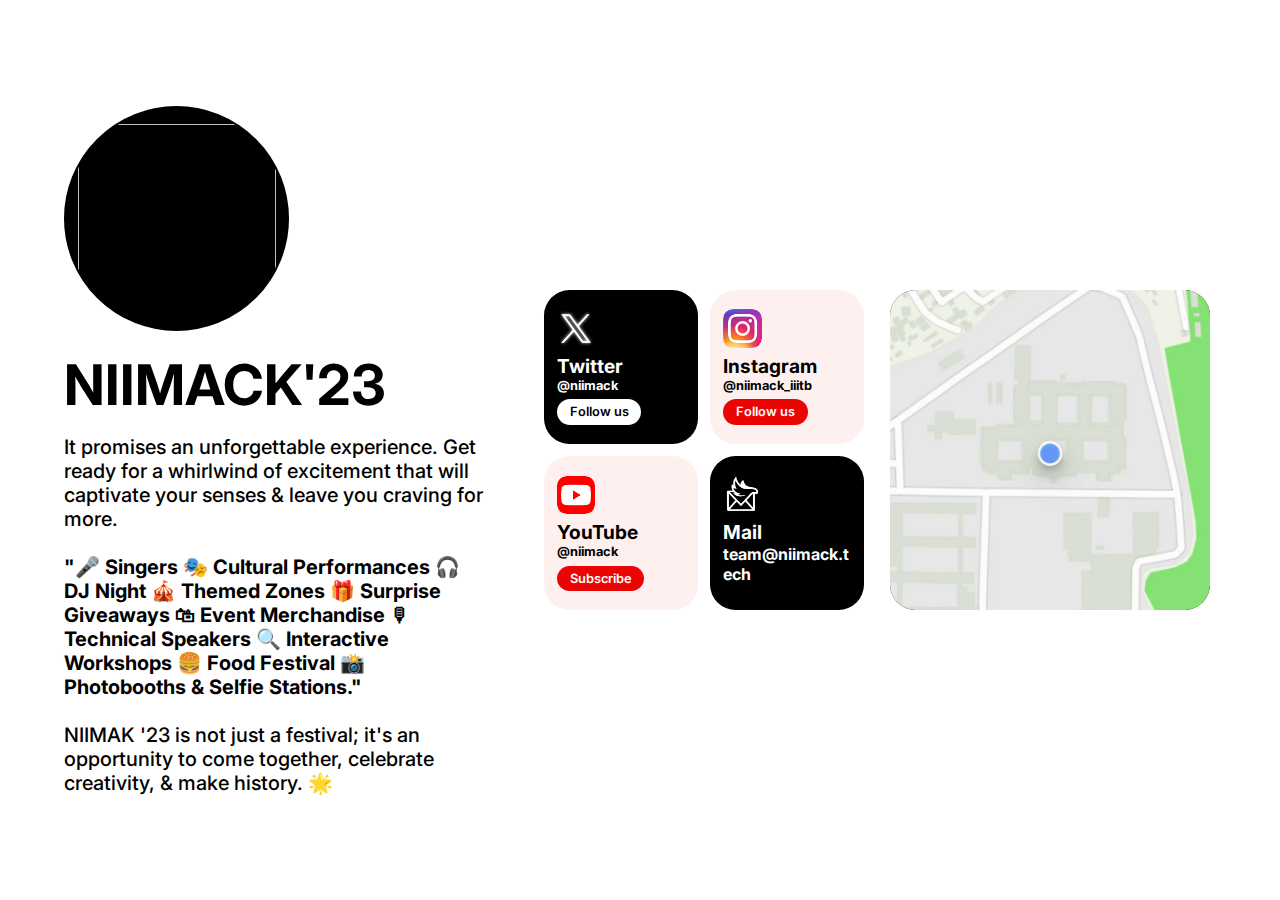
==== link/index.html @ a95e7124 "update the link website" ====
<!DOCTYPE html>
<html lang="en">

<head>
    <meta charset="UTF-8">
    <meta name="viewport" content="width=device-width, initial-scale=1.0">
    <title>NIIMACK'23</title>
    <link href='https://fonts.googleapis.com/css?family=Inter' rel='stylesheet'>
    <link rel="apple-touch-icon" sizes="180x180" href="/apple-touch-icon.png">
    <link rel="icon" type="image/png" sizes="32x32" href="/favicon-32x32.png">
    <link rel="icon" type="image/png" sizes="16x16" href="/favicon-16x16.png">
    <link rel="manifest" href="/site.webmanifest">
    <meta name="title" content="NIIMACK'23">
    <meta name="description" content="">
    <meta property="og:type" content="website">
    <meta property="og:url" content="niimack.tech/link">
    <meta property="og:title" content="NIIMACK'23">
    <meta property="og:description" content="">
    <meta property="og:image" content="preview.jpg">
    <meta property="twitter:card" content="summary_large_image">
    <meta property="twitter:url" content="niimack.tech/link">
    <meta property="twitter:title" content="NIIMACK'23">
    <meta property="twitter:description" content="">
    <meta property="twitter:image" content="preview.jpg">
    <meta name="keywords" content="NIIIMACK, IIITB, 23, Indian, Institute, Information, Technology, Bhopal">
    <meta name="author" content="Ravula Pranay Kumar Reddy">
    <link rel="stylesheet" href="style.css">
</head>

<body>
    <main>
        <div id="infoDiv">
            <div id="PageLogo">
                <img src="logoMove.gif" alt="">
            </div>
            <br>
            <h1>NIIMACK'23</h1>
            <h4>It promises an unforgettable experience. Get ready for a whirlwind of excitement that will captivate
                your senses & leave you craving for more.
                <br><br>
                <b>"🎤 Singers 🎭 Cultural Performances 🎧 DJ Night 🎪 Themed Zones 🎁 Surprise Giveaways 🛍 Event
                    Merchandise 🎙 Technical Speakers 🔍 Interactive Workshops 🍔 Food Festival 📸 Photobooths & Selfie
                    Stations."</b><br><br>
                NIIMAK '23 is not just a festival; it's an opportunity to come together, celebrate creativity, & make
                history. 🌟
        </div>
        <div id="widgetDiv">
            <div id="widget-row-1">
                <a href="https://twitter.com/niimack" title="Twitter of NIIMACK'23">
                <div class="widgetB widget-icon widget-1-1">
                    <div class="iconDiv">
                        <img class="icon" src="tx.jpg" alt="twitter X logo">
                    </div>
                    <h3>Twitter</h3>
                    <h5>@niimack</h5>
                    <button>Follow us</button>
                </div></a>
                <a href="https://instagram.com/niimack_iiitb" title="IG of NIIMACK'23">
                <div class="widgetB widget-icon ig-Wid widget-1-1">
                    <div class="iconDiv">
                        <img class="icon" src="ig.png" alt="twitter X logo">
                    </div>
                    <h3>Instagram</h3>
                    <h5>@niimack_iiitb</h5>
                    <button>Follow us</button>
                </div></a>
                <a href="https://youtube.com/@niimack" title="YT of NIIMACK'23">
                <div class="widgetB widget-icon yt-Wid widget-1-1">
                    <div class="iconDiv">
                        <img class="icon" src="yt.jpg" alt="twitter X logo">
                    </div>
                    <h3>YouTube</h3>
                    <h5>@niimack</h5>
                    <button>Subscribe</button>
                </div></a>
                <a href="mailto:team@niimack@tech" title="Mail to NIIMACK'23">
                <div class="widgetB widget-icon  widget-1-1">
                    <div class="iconDiv">
                        <img class="icon" src="mail.jpg" alt="twitter X logo">
                    </div>
                    <h3>Mail</h3>
                    <h4>team@niimack.tech</h4>
                </div>
                </a>
                <!-- <div class="widgetB widget-2-1"></div> -->
            </div>
            <div id="widget-row-2">
                <a href="https://maps.app.goo.gl/Yi4sGz7jNwS5haid8" title="Map to NIIMACK'23">
                <div class="widgetB widget-video widget-2-2">
                    <video disablePictureInPicture loop autoplay muted
                        poster="mapPre.png">
                        <source src="map.mp4" type="video/mp4">
                    </video>
                </div>
                </a>
            </div>
        </div>
    </main>
</body>

</html>
---- link/style.css ----
:root {
    --page-padding: 4rem;
    --info-max-width: 35vw;
    --widget-radius: 2vmax;
    --widget-row-width: 28vw;
    --widget-margin: 0.5vw;
    --widget-padding: 1vw;
    --widget-width: 12vw;
    --widget-height: 12vw;
    --widget-width-2: 25vw;
    --widget-height-2: 25vw;
    --widget-video-width-2: 25.5vw;
    --widget-video-margin-2: 0px -0.25vw;
    --widget-icon-width: 3vw;
    --widget-icon-height: 3vw;
    --widget-icon-margin: 0.5vw 0px;
    --widget-icon-radius: 0.75vw;
    --widget-btn-padding: 0.4vw 1vw !important;
    --widget-btn-margin-top: 0.5vw !important;
    --widget-btn-font-size: 1vw;
    --widget-btn-font-weight: 600;
    --widget-btn-border-radius: 2vw;
    --widget-h3-size: 1.5vw;
    --widget-h4-size: 1.25vw;
    --widget-h5-size: 1vw;
    --widget-bg: #000;
    --widget-color: #fff;
    --widget-btn-bg: #fff;
    --widget-btn-color: #000;
}

.yt-Wid {
    --widget-bg: #fff0f0 !important;
    --widget-color: #000 !important;
    --widget-btn-bg: #eb0404;
    --widget-btn-color: #fff;
}

.ig-Wid {
    --widget-bg: #fff0f0 !important;
    --widget-color: #000 !important;
    --widget-btn-bg: #eb0404;
    --widget-btn-color: #fff;
}

::-webkit-scrollbar {
    width: 9px;
}

::-webkit-scrollbar-track {
    background: #fef0ea;
}

::-webkit-scrollbar-thumb {
    background: #fff;
    border-radius: 9px;
}

::-webkit-scrollbar-thumb:hover {
    background: #eee;
}

* {
    box-sizing: border-box;
    margin: 0px;
    padding: 0px;
    font-family: "Inter", sans-serif !important;
}

a,
button {
    cursor: pointer
}

body {
    overflow-x: hidden;
}

a:active,
a:hover,
a:link,
a:visited {
    color: inherit;
    text-decoration: none;
}

main {
    display: flex;
    justify-content: space-between;
    align-items: center;
    flex-direction: row;
    padding: var(--page-padding);
}

#infoDiv {
    position: sticky;
    top: var(--page-padding);
    min-height: calc(100vh - 2*(var(--page-padding)));
    max-width: var(--info-max-width);
    display: flex;
    justify-content: center;
    align-items: flex-start;
    flex-direction: column;
    padding: 0px 2vw 0px 0px;
}

#PageLogo {
    width: 25vh;
    height: 25vh;
    border-radius: 12.5vh;
    background-color: #000000;
    border: 2px solid #000;
    overflow: hidden;
    display: flex;
    flex-direction: row;
    flex-wrap: nowrap;
    justify-content: center;
    align-items: center;
}

#PageLogo img {
    width: 22vh;
    height: 22vh;
    padding-top: 0.5vh;
}

#infoDiv h1 {
    font-size: 3.5rem;
    margin-bottom: 1rem;
}

#infoDiv h4 {
    font-weight: 500;
    font-size: 1.25rem;
}

#widgetDiv {
    display: flex;
    justify-content: center;
    align-items: flex-start;
    flex-direction: row;
    flex-wrap: wrap;
}

#widget-row-1 {
    max-width: var(--widget-row-width);
    display: flex;
    justify-content: center;
    align-items: flex-start;
    flex-direction: row;
    flex-wrap: wrap;
}

#widget-row-2 {
    max-width: var(--widget-row-width);
    display: flex;
    justify-content: center;
    align-items: flex-start;
    flex-direction: row;
    flex-wrap: wrap;
}

.widgetB {
    border-radius: var(--widget-radius);
    margin: var(--widget-margin);
    padding: var(--widget-padding);
    background-color: var(--widget-bg);
    color: var(--widget-color);
    overflow: hidden;
}

.widget-1-1 {
    width: var(--widget-width);
    height: var(--widget-height);
}

.widget-2-1 {
    width: var(--widget-width-2);
    height: var(--widget-height);
}

.widget-2-2 {
    width: var(--widget-width-2);
    height: var(--widget-height-2);
}

.widget-2-2 video {
    height: var(--widget-video-width-2) !important;
    margin: var(--widget-video-margin-2) !important;
    border: 0px;
}

.widget-video {
    padding: 0px !important;
}

.widget-icon h3,
h5 {
    text-wrap: nowrap;
    white-space: nowrap;
    overflow: hidden;
    text-overflow: ellipsis;
}

.widget-icon h3 {
    font-size: var(--widget-h3-size);
}

.widget-icon h5 {
    font-size: var(--widget-h5-size);
}

.widget-icon h4 {
    font-size: var(--widget-h4-size);
    overflow-wrap: break-word;
}

.widget-icon .iconDiv {
    width: var(--widget-icon-width);
    height: var(--widget-icon-height);
    margin: var(--widget-icon-margin);
    border-radius: var(--widget-icon-radius);
    overflow: hidden;
}

.widget-icon .icon {
    width: var(--widget-icon-width);
    height: var(--widget-icon-height);
    border-radius: var(--widget-icon-radius);
}

.widget-icon button {
    outline: none;
    border: none;
    background-color: var(--widget-btn-bg);
    color: var(--widget-btn-color);
    padding: var(--widget-btn-padding);
    margin-top: var(--widget-btn-margin-top);
    font-size: var(--widget-btn-font-size);
    font-weight: var(--widget-btn-font-weight);
    border-radius: var(--widget-btn-border-radius);
}

@media only screen and (max-width: 1180px) {
    :root {
        --page-padding: 3vw;
        --info-max-width: 50vw;
        --widget-row-width: 35vw;
        --widget-margin: 0.5vw;
        --widget-padding: 1vw;
        --widget-width: 16vw;
        --widget-height: 16vw;
        --widget-width-2: 32vw;
        --widget-height-2: 32vw;
        --widget-video-width-2: 32.5vw;
        --widget-video-margin-2: 0px -0.25vw;
        --widget-icon-width: 4.5vw;
        --widget-icon-height: 4.5vw;
        --widget-icon-margin: 0.7vw 0px;
        --widget-icon-radius: 1vw;
        --widget-btn-padding: 0.6vw 1vw !important;
        --widget-btn-margin-top: 0.6vw !important;
        --widget-btn-font-size: 1.4vw;
        --widget-btn-font-weight: 600;
        --widget-btn-border-radius: 2vw;
        --widget-h3-size: 1.7vw;
        --widget-h4-size: 1.5vw;
        --widget-h5-size: 1.4vw;
    }
}

@media only screen and (max-width: 890px) {

    main {
        display: flex;
        justify-content: center;
        align-items: center;
        flex-direction: column;
        padding: var(--page-padding);
    }

#infoDiv h1 {
    font-size: 2.5rem;
    margin-bottom: 1rem;
}
    #infoDiv {
        position: relative;
        top: 0px;
        min-height: 0px;
        max-width: var(--info-max-width);
        width: 100%;
        display: flex;
        justify-content: center;
        align-items: flex-start;
        flex-direction: column;
        padding: 0px 0px 5vh 0px;
    }

    :root {
        /*1vw = 3.4px*/
        --page-padding: 3vw;
        --info-max-width: 90vw;
        --widget-row-width: 38vw;
        --widget-margin: 0.5vw;
        --widget-padding: 1vw;
        --widget-width: 18vw;
        --widget-height: 18vw;
        --widget-width-2: 37vw;
        --widget-height-2: 37vw;
        --widget-video-width-2: 38vw;
        --widget-video-margin-2: 0px -0.5vw;
        --widget-icon-width: 5vw;
        --widget-icon-height: 5vw;
        --widget-icon-margin: 1vw 0px;
        --widget-icon-radius: 1vw;
        --widget-btn-padding: 1vw 1.3vw !important;
        --widget-btn-margin-top: 0.8vw !important;
        --widget-btn-font-size: 1.4vw;
        --widget-btn-font-weight: 600;
        --widget-btn-border-radius: 2vw;
        --widget-h3-size: 1.7vw;
        --widget-h4-size: 1.5vw;
        --widget-h5-size: 1.4vw;

    }
}

@media only screen and (max-width: 600px) {


    :root {
        /*1vw = 3.4px*/
        --page-padding: 5vw 3vw;
        --info-max-width: 94vw;
        
        --widget-row-width: 94vw;
        --widget-margin: 2vw;
        --widget-padding: 3vw;
        --widget-width: 40vw;
        --widget-height: 40vw;
        --widget-width-2: 84vw;
        --widget-height-2: 84vw;
        --widget-video-width-2: 85vw;
        --widget-video-margin-2: 0px -0.5vw;
        --widget-icon-width: 12vw;
        --widget-icon-height: 12vw;
        --widget-icon-margin: 2vw 0px;
        --widget-icon-radius: 3vw;
        --widget-btn-padding: 1.5vw 3vw !important;
        --widget-btn-margin-top: 1.3vw !important;
        --widget-btn-font-size: 3vw;
        --widget-btn-font-weight: 600;
        --widget-btn-border-radius: 6vw;
        --widget-h3-size: 4vw;
        --widget-h4-size: 3vw;
        --widget-h5-size: 3.6vw;

    }
}

@media only screen and (orientation: portrait) {}
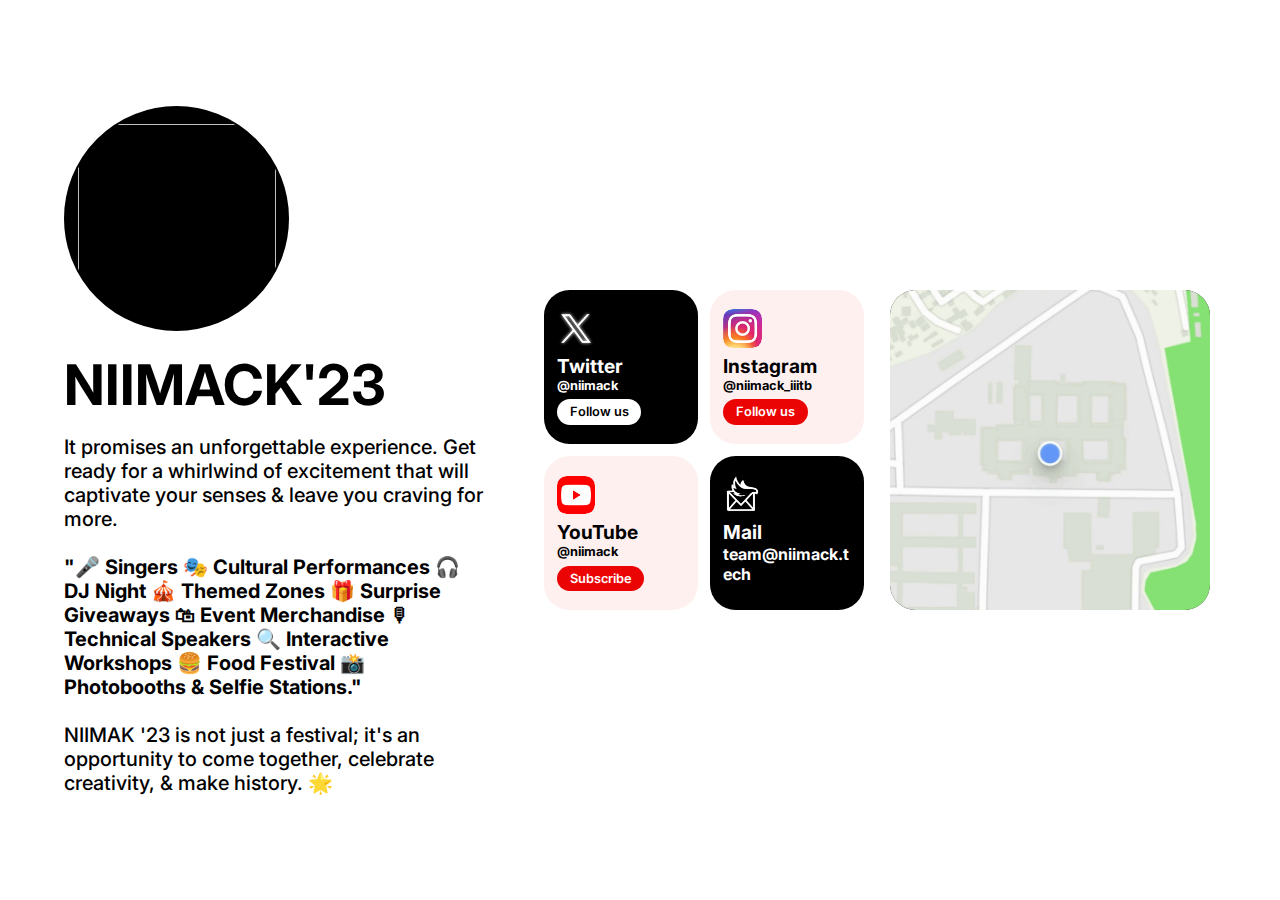
==== commit 6d6860d1: "Update preview" ====
--- a/link/index.html
+++ b/link/index.html
@@ -11,17 +11,20 @@
     <link rel="icon" type="image/png" sizes="16x16" href="/favicon-16x16.png">
     <link rel="manifest" href="/site.webmanifest">
     <meta name="title" content="NIIMACK'23">
-    <meta name="description" content="">
+    <meta name="description" content="It promises an unforgettable experience. Get ready for a whirlwind of excitement that will captivate
+                your senses & leave you craving for more.">
     <meta property="og:type" content="website">
     <meta property="og:url" content="niimack.tech/link">
     <meta property="og:title" content="NIIMACK'23">
-    <meta property="og:description" content="">
-    <meta property="og:image" content="preview.jpg">
+    <meta property="og:description" content="It promises an unforgettable experience. Get ready for a whirlwind of excitement that will captivate
+                your senses & leave you craving for more.">
+    <meta property="og:image" content="preview.png">
     <meta property="twitter:card" content="summary_large_image">
     <meta property="twitter:url" content="niimack.tech/link">
     <meta property="twitter:title" content="NIIMACK'23">
-    <meta property="twitter:description" content="">
-    <meta property="twitter:image" content="preview.jpg">
+    <meta property="twitter:description" content="It promises an unforgettable experience. Get ready for a whirlwind of excitement that will captivate
+                your senses & leave you craving for more.">
+    <meta property="twitter:image" content="preview.png">
     <meta name="keywords" content="NIIIMACK, IIITB, 23, Indian, Institute, Information, Technology, Bhopal">
     <meta name="author" content="Ravula Pranay Kumar Reddy">
     <link rel="stylesheet" href="style.css">
